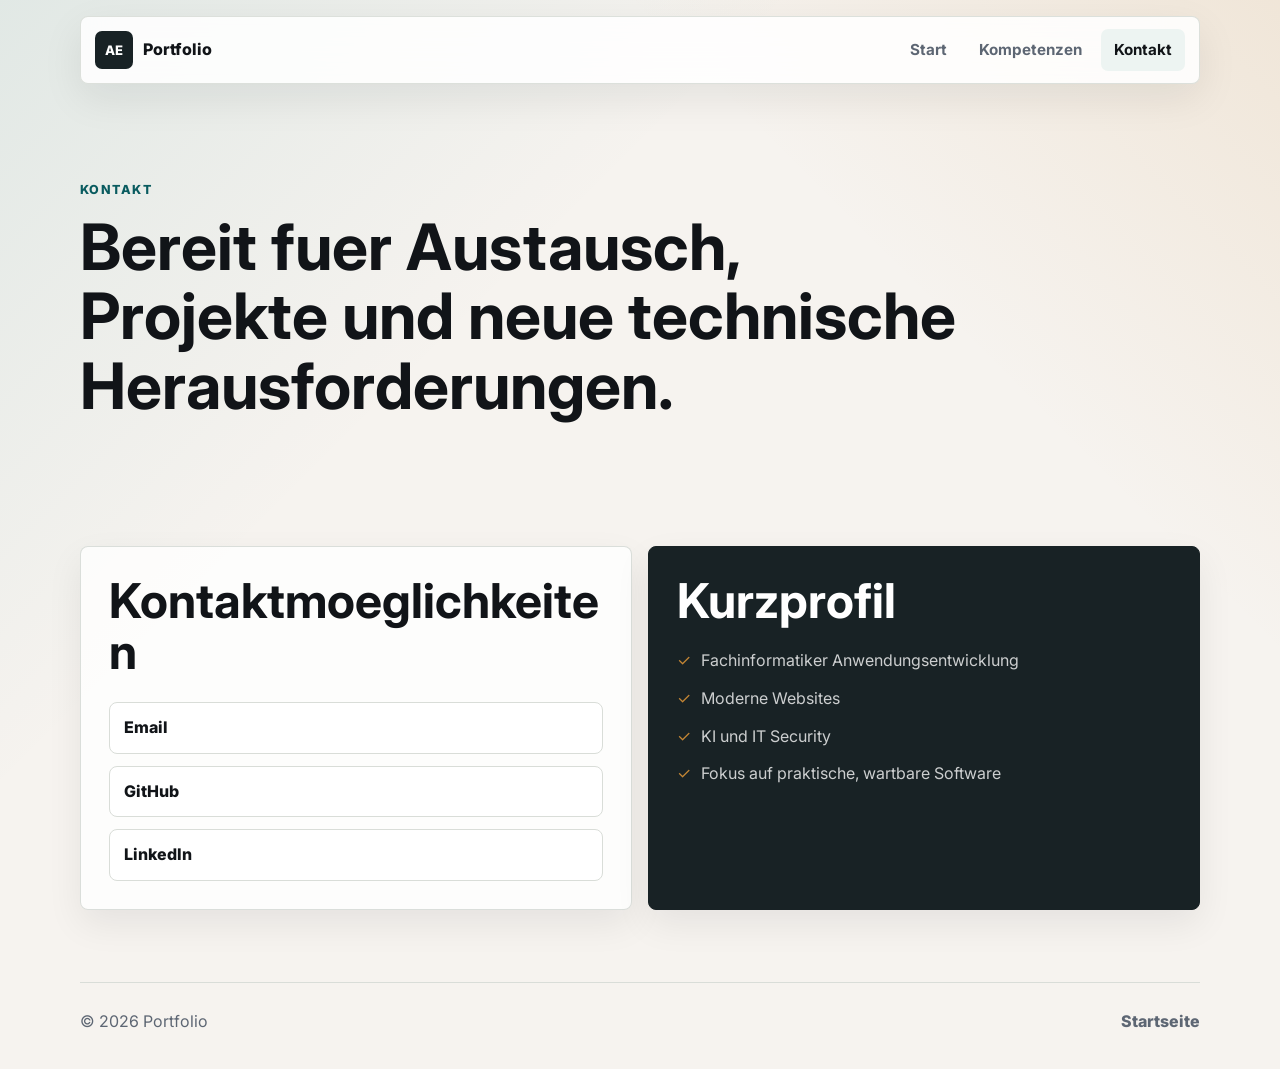
==== kontakt.html @ c11ceabf "first step" ====
<!doctype html>
<html lang="de">
  <head>
    <meta charset="utf-8">
    <meta name="viewport" content="width=device-width, initial-scale=1">
    <meta name="description" content="Kontaktseite fuer ein Portfolio im Bereich Anwendungsentwicklung.">
    <title>Kontakt | Portfolio</title>
    <link rel="preconnect" href="https://fonts.googleapis.com">
    <link rel="preconnect" href="https://fonts.gstatic.com" crossorigin>
    <link href="https://fonts.googleapis.com/css2?family=Inter:wght@400;500;600;700;800&display=swap" rel="stylesheet">
    <link rel="stylesheet" href="styles.css">
  </head>
  <body>
    <header class="site-header">
      <a class="brand" href="index.html" aria-label="Zur Startseite">
        <span class="brand-mark">AE</span>
        <span>Portfolio</span>
      </a>
      <button class="nav-toggle" type="button" aria-expanded="false" aria-controls="site-nav">
        <span></span>
        <span></span>
      </button>
      <nav class="site-nav" id="site-nav" aria-label="Hauptnavigation">
        <a href="index.html">Start</a>
        <a href="kompetenzen.html">Kompetenzen</a>
        <a href="kontakt.html" aria-current="page">Kontakt</a>
      </nav>
    </header>

    <main>
      <section class="page-hero contact-hero">
        <p class="eyebrow">Kontakt</p>
        <h1>Bereit fuer Austausch, Projekte und neue technische Herausforderungen.</h1>
        <p class="lead narrow">
         
        </p>
      </section>

      <section class="section contact-grid">
        <article class="contact-card">
          <h2>Kontaktmoeglichkeiten</h2>
          <p></p>
          <div class="contact-links">
            <a href="mailto:deine.email@example.com">Email</a>
            <a href="https://github.com/neurogitlab-dot/" target="_blank" rel="noreferrer">GitHub</a>
            <a href="https://de.linkedin.com/in/stephan-kindt-84b744a5?trk=people-guest_people_search-card" aria-disabled="true">LinkedIn</a>
          </div>
        </article>

        <article class="contact-card dark">
          <h2>Kurzprofil</h2>
          <ul class="check-list">
            <li>Fachinformatiker Anwendungsentwicklung</li>
            <li>Moderne Websites</li>
            <li>KI und IT Security</li>
            <li>Fokus auf praktische, wartbare Software</li>
          </ul>
        </article>
      </section>
    </main>

    <footer class="site-footer">
      <p>© <span id="year"></span> Portfolio</p>
      <a href="index.html">Startseite</a>
    </footer>

    <script src="script.js"></script>
  </body>
</html>
---- styles.css ----
:root {
  --bg: #f6f3ef;
  --surface: #ffffff;
  --ink: #111418;
  --muted: #5d6673;
  --line: #d9ddd8;
  --accent: #0f7c80;
  --accent-dark: #095b5f;
  --gold: #c58735;
  --deep: #182225;
  --shadow: 0 24px 70px rgba(17, 20, 24, 0.14);
}

* {
  box-sizing: border-box;
}

html {
  scroll-behavior: smooth;
}

body {
  margin: 0;
  font-family: "Inter", Arial, sans-serif;
  color: var(--ink);
  background:
    linear-gradient(135deg, rgba(15, 124, 128, 0.09), transparent 34%),
    linear-gradient(225deg, rgba(197, 135, 53, 0.12), transparent 28%),
    var(--bg);
  line-height: 1.6;
}

a {
  color: inherit;
  text-decoration: none;
}

img {
  display: block;
  max-width: 100%;
}

.site-header {
  position: sticky;
  top: 0;
  z-index: 10;
  display: flex;
  align-items: center;
  justify-content: space-between;
  gap: 24px;
  width: min(1120px, calc(100% - 32px));
  margin: 16px auto 0;
  padding: 12px 14px;
  border: 1px solid rgba(217, 221, 216, 0.9);
  border-radius: 8px;
  background: rgba(255, 255, 255, 0.86);
  box-shadow: 0 14px 40px rgba(17, 20, 24, 0.08);
  backdrop-filter: blur(18px);
}

.brand,
.site-nav {
  display: flex;
  align-items: center;
}

.brand {
  gap: 10px;
  font-weight: 800;
  letter-spacing: 0;
}

.brand-mark {
  display: grid;
  width: 38px;
  height: 38px;
  place-items: center;
  border-radius: 7px;
  color: #fff;
  background: var(--deep);
  font-size: 0.82rem;
}

.site-nav {
  gap: 6px;
}

.site-nav a {
  padding: 9px 13px;
  border-radius: 7px;
  color: var(--muted);
  font-weight: 700;
  font-size: 0.95rem;
}

.site-nav a:hover,
.site-nav a[aria-current="page"] {
  color: var(--ink);
  background: #edf4f2;
}

.nav-toggle {
  display: none;
  width: 42px;
  height: 38px;
  border: 1px solid var(--line);
  border-radius: 7px;
  background: #fff;
}

.nav-toggle span {
  display: block;
  width: 18px;
  height: 2px;
  margin: 5px auto;
  background: var(--ink);
}

.hero,
.page-hero,
.section,
.callout,
.site-footer {
  width: min(1120px, calc(100% - 32px));
  margin-inline: auto;
}

.hero {
  display: grid;
  grid-template-columns: minmax(0, 1.18fr) minmax(300px, 0.72fr);
  gap: clamp(32px, 5vw, 68px);
  align-items: center;
  min-height: min(760px, calc(100vh - 92px));
  padding: 40px 0 36px;
}

.hero-copy {
  max-width: 720px;
}

.eyebrow,
.section-kicker {
  margin: 0 0 12px;
  color: var(--accent-dark);
  font-size: 0.78rem;
  font-weight: 800;
  letter-spacing: 0.12em;
  text-transform: uppercase;
}

h1,
h2,
h3,
p {
  overflow-wrap: anywhere;
}

h1,
h2,
h3 {
  margin: 0;
  line-height: 1.08;
  letter-spacing: 0;
}

h1 {
  max-width: 880px;
  font-size: clamp(2.25rem, 5vw, 4.2rem);
}

h2 {
  font-size: clamp(1.65rem, 3.8vw, 3rem);
}

h3 {
  font-size: 1.18rem;
}

.lead {
  max-width: 660px;
  margin: 16px 0 0;
  color: var(--muted);
  font-size: clamp(1.05rem, 2vw, 1.24rem);
}

.narrow {
  max-width: 760px;
}

.hero-actions {
  display: flex;
  flex-wrap: wrap;
  gap: 12px;
  margin-top: 20px;
}

.button {
  display: inline-flex;
  min-height: 48px;
  align-items: center;
  justify-content: center;
  border-radius: 8px;
  padding: 12px 18px;
  font-weight: 800;
  transition: transform 180ms ease, box-shadow 180ms ease, background 180ms ease;
}

.button:hover {
  transform: translateY(-2px);
}

.primary {
  color: #fff;
  background: var(--accent);
  box-shadow: 0 14px 34px rgba(15, 124, 128, 0.26);
}

.secondary {
  border: 1px solid var(--line);
  background: #fff;
}

.portrait-wrap {
  position: relative;
  margin: 0;
}

.portrait-wrap::before {
  position: absolute;
  inset: 16px -16px -16px 16px;
  z-index: -1;
  border: 1px solid rgba(15, 124, 128, 0.35);
  border-radius: 8px;
  content: "";
}

.portrait {
  width: 100%;
  aspect-ratio: 4 / 5;
  border-radius: 8px;
  object-fit: cover;
  object-position: center;
  box-shadow: var(--shadow);
  filter: contrast(1.04);
}

.section {
  padding: 72px 0;
}

.split-section {
  display: grid;
  grid-template-columns: 0.85fr 1fr;
  gap: clamp(28px, 5vw, 70px);
  border-top: 1px solid var(--line);
  border-bottom: 1px solid var(--line);
}

.text-stack p,
.callout p {
  margin: 0;
  color: var(--muted);
  font-size: 1.05rem;
}

.text-stack {
  display: grid;
  gap: 18px;
}

.section-heading {
  max-width: 680px;
  margin-bottom: 28px;
}

.feature-grid,
.value-grid,
.contact-grid {
  display: grid;
  grid-template-columns: repeat(3, minmax(0, 1fr));
  gap: 16px;
}

.feature-card,
.value-grid article,
.contact-card,
.skill-panel {
  border: 1px solid rgba(217, 221, 216, 0.95);
  border-radius: 8px;
  background: rgba(255, 255, 255, 0.78);
  box-shadow: 0 14px 36px rgba(17, 20, 24, 0.07);
}

.feature-card {
  min-height: 250px;
  padding: 24px;
}

.card-number {
  display: inline-flex;
  margin-bottom: 42px;
  color: var(--gold);
  font-weight: 800;
}

.feature-card p,
.value-grid p,
.contact-card p,
.timeline p {
  color: var(--muted);
}

.callout {
  display: grid;
  grid-template-columns: 0.8fr 1fr;
  gap: 28px;
  align-items: center;
  margin-bottom: 72px;
  padding: 34px;
  border-radius: 8px;
  color: #fff;
  background: var(--deep);
}

.callout .section-kicker,
.callout p {
  color: rgba(255, 255, 255, 0.78);
}

.page-hero {
  padding: 96px 0 38px;
}

.skill-layout {
  display: grid;
  grid-template-columns: minmax(280px, 0.82fr) 1fr;
  gap: 18px;
  align-items: start;
}

.skill-panel {
  position: sticky;
  top: 96px;
  padding: 26px;
}

.tag-cloud {
  display: flex;
  flex-wrap: wrap;
  gap: 10px;
  margin-top: 24px;
}

.tag-cloud span {
  border: 1px solid var(--line);
  border-radius: 999px;
  padding: 8px 11px;
  background: #fff;
  color: var(--deep);
  font-weight: 700;
  font-size: 0.92rem;
}

.timeline {
  display: grid;
  gap: 14px;
}

.timeline article {
  display: grid;
  grid-template-columns: 54px 1fr;
  gap: 18px;
  padding: 24px;
  border-radius: 8px;
  background: #fff;
  border: 1px solid var(--line);
}

.timeline span {
  color: var(--accent);
  font-weight: 800;
}

.value-grid {
  grid-template-columns: repeat(4, minmax(0, 1fr));
}

.value-grid article {
  padding: 22px;
}

.contact-hero {
  max-width: 1120px;
}

.contact-grid {
  grid-template-columns: 1fr 1fr;
  align-items: stretch;
}

.contact-card {
  padding: 28px;
}

.contact-card.dark {
  color: #fff;
  background: var(--deep);
  border-color: var(--deep);
}

.contact-card.dark p,
.contact-card.dark li {
  color: rgba(255, 255, 255, 0.78);
}

.contact-links {
  display: grid;
  gap: 12px;
  margin-top: 24px;
}

.contact-links a {
  display: flex;
  min-height: 48px;
  align-items: center;
  border: 1px solid var(--line);
  border-radius: 8px;
  padding: 12px 14px;
  background: #fff;
  color: var(--ink);
  font-weight: 800;
}

.check-list {
  display: grid;
  gap: 12px;
  margin: 22px 0 0;
  padding: 0;
  list-style: none;
}

.check-list li {
  position: relative;
  padding-left: 24px;
}

.check-list li::before {
  position: absolute;
  left: 0;
  color: var(--gold);
  content: "✓";
}

.site-footer {
  display: flex;
  align-items: center;
  justify-content: space-between;
  gap: 16px;
  padding: 26px 0 34px;
  color: var(--muted);
  border-top: 1px solid var(--line);
}

.site-footer p {
  margin: 0;
}

.site-footer a {
  font-weight: 800;
}

@media (max-width: 840px) {
  .site-header {
    align-items: flex-start;
  }

  .nav-toggle {
    display: block;
  }

  .site-nav {
    position: absolute;
    top: calc(100% + 8px);
    right: 0;
    left: 0;
    display: none;
    flex-direction: column;
    align-items: stretch;
    padding: 10px;
    border: 1px solid var(--line);
    border-radius: 8px;
    background: #fff;
    box-shadow: 0 18px 46px rgba(17, 20, 24, 0.12);
  }

  .site-header.nav-open .site-nav {
    display: flex;
  }

  .hero,
  .split-section,
  .callout,
  .skill-layout,
  .contact-grid {
    grid-template-columns: 1fr;
  }

  .hero {
    min-height: auto;
    padding-top: 56px;
  }

  .portrait-wrap {
    max-width: 460px;
  }

  .feature-grid,
  .value-grid {
    grid-template-columns: 1fr 1fr;
  }

  .skill-panel {
    position: static;
  }
}

@media (max-width: 560px) {
  .site-header,
  .hero,
  .page-hero,
  .section,
  .callout,
  .site-footer {
    width: min(100% - 22px, 1120px);
  }

  .hero-actions,
  .site-footer {
    align-items: stretch;
    flex-direction: column;
  }

  .button {
    width: 100%;
  }

  .feature-grid,
  .value-grid {
    grid-template-columns: 1fr;
  }

  .feature-card {
    min-height: 0;
  }

  .card-number {
    margin-bottom: 24px;
  }

  .timeline article {
    grid-template-columns: 1fr;
  }
}
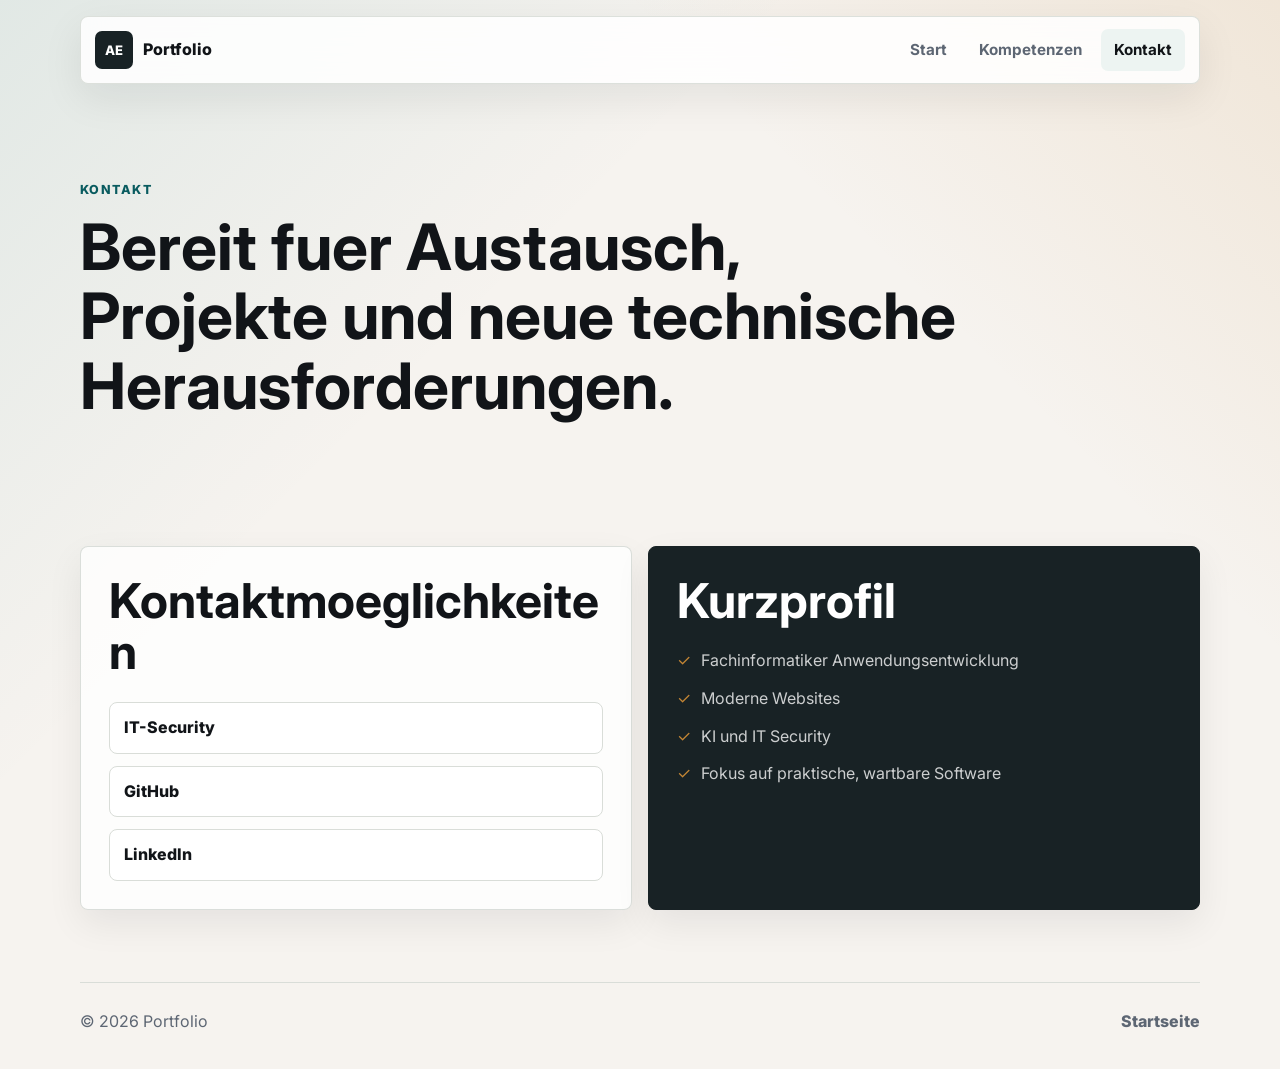
==== commit 33d4637e: "V 1.0.3" ====
--- a/kontakt.html
+++ b/kontakt.html
@@ -41,7 +41,7 @@
           <h2>Kontaktmoeglichkeiten</h2>
           <p></p>
           <div class="contact-links">
-            <a href="mailto:deine.email@example.com">Email</a>
+            <a href="https://it-security-sk.vercel.app/">IT-Security</a>
             <a href="https://github.com/neurogitlab-dot/" target="_blank" rel="noreferrer">GitHub</a>
             <a href="https://de.linkedin.com/in/stephan-kindt-84b744a5?trk=people-guest_people_search-card" aria-disabled="true">LinkedIn</a>
           </div>
